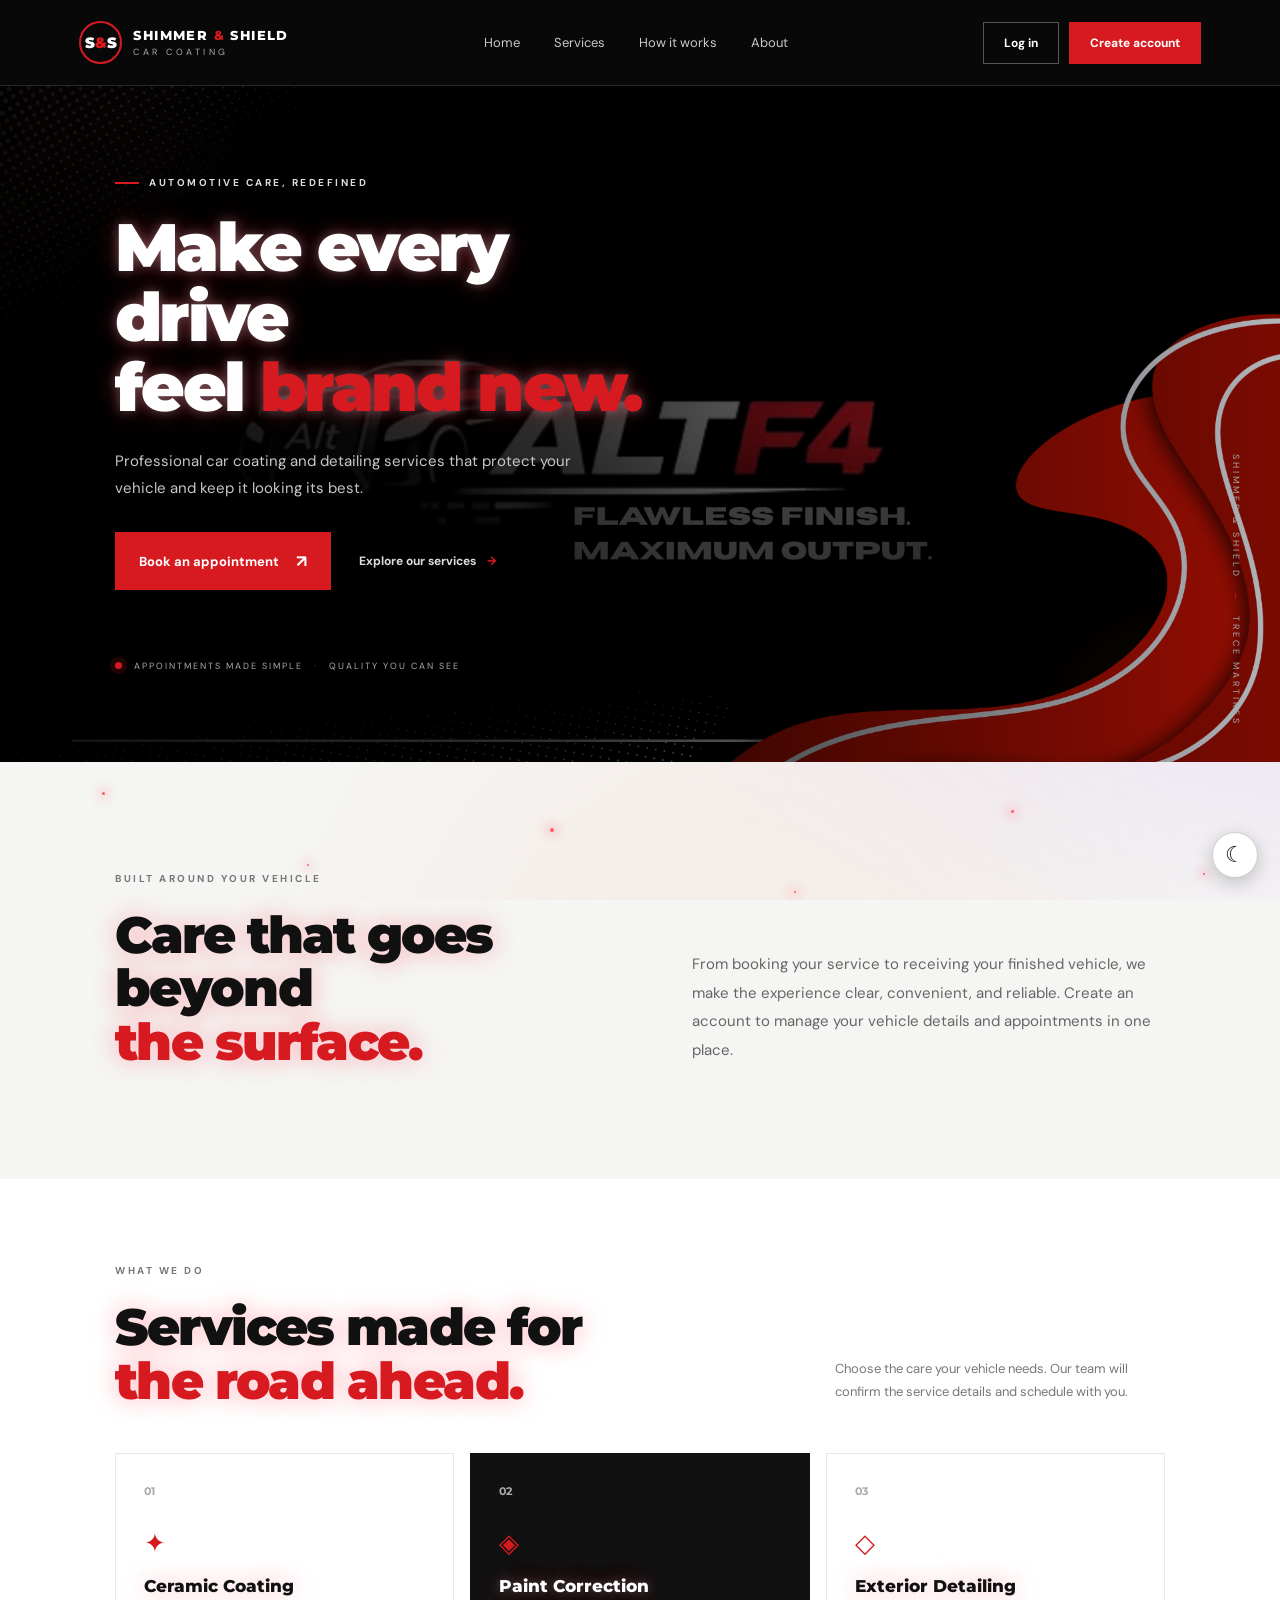
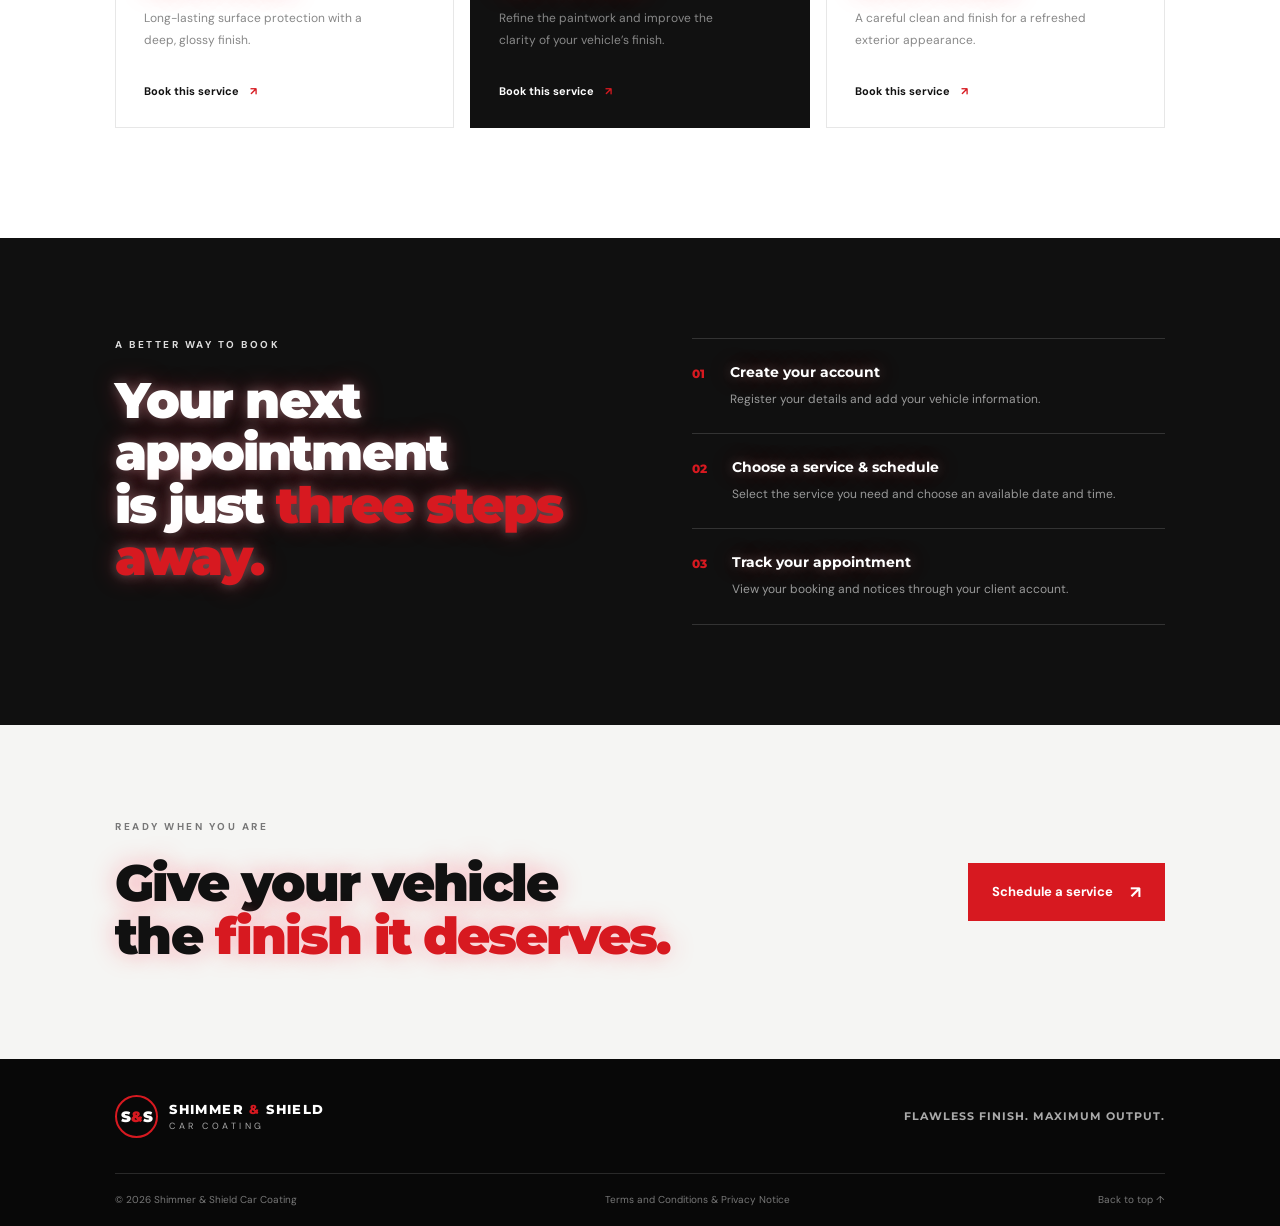
==== frontend/app/index.html @ 732a312b "added files to the right path" ====
<!DOCTYPE html>
<html lang="en">
<head>
    <meta charset="UTF-8">
    <meta name="viewport" content="width=device-width, initial-scale=1.0">
    <meta name="description" content="Shimmer and Shield Car Coating — professional automotive coating and detailing in Trece Martires.">
    <meta name="theme-color" content="#080808">
    <title>Shimmer &amp; Shield | ALT F4</title>
    <script src="js/color-mode.js"></script>
    <link rel="stylesheet" href="css/landing.css">
</head>
<body>
    <div class="ambient-effects" aria-hidden="true">
        <div class="ambient-glow"></div>
        <div class="running-line line-one"></div>
        <div class="running-line line-two"></div>
        <div class="running-line line-three"></div>
        <div class="ambient-particles"><i></i><i></i><i></i><i></i><i></i><i></i></div>
        <div class="galaxy-particles"><span></span><span></span><span></span><span></span><span></span><span></span></div>
    </div>
    <header class="site-header">
        <a class="brand" href="#home" aria-label="Shimmer and Shield home">
            <span class="brand-mark"><span class="brand-mark-letters">S<span>&amp;</span>S</span></span>
            <span class="brand-copy"><strong>SHIMMER <i>&amp;</i> SHIELD</strong><small>CAR COATING</small></span>
        </a>
        <button class="menu-toggle" id="menuToggle" type="button" aria-label="Open navigation" aria-expanded="false" aria-controls="mainNav">☰</button>
        <nav class="main-nav" id="mainNav" aria-label="Main navigation">
            <a href="#home">Home</a>
            <a href="#services">Services</a>
            <a href="#process">How it works</a>
            <a href="#about">About</a>
        </nav>
        <div class="header-actions">
            <a class="btn btn-ghost" href="login.html" data-auth="login">Log in</a>
            <a class="btn btn-red" href="login.html?mode=register" data-auth="register">Create account</a>
        </div>
    </header>

    <main>
        <section class="hero" id="home">
            <div class="hero-shade"></div>
            <div class="hero-content">
                <p class="eyebrow"><span></span> AUTOMOTIVE CARE, REDEFINED</p>
                <h1>Make every drive<br>feel <em>brand new.</em></h1>
                <p class="hero-lead">Professional car coating and detailing services that protect your vehicle and keep it looking its best.</p>
                <div class="hero-actions">
                    <a class="btn btn-red btn-large" href="login.html?mode=register" data-auth="register">Book an appointment <b>↗</b></a>
                    <a class="text-link" href="#services">Explore our services <span>→</span></a>
                </div>
                <div class="hero-note"><span class="pulse"></span> APPOINTMENTS MADE SIMPLE <i>·</i> QUALITY YOU CAN SEE</div>
            </div>
            <div class="hero-side-label">SHIMMER &amp; SHIELD <span>—</span> TRECE MARTIRES</div>
        </section>

        <section class="intro section-wrap" id="about">
            <div>
                <p class="eyebrow dark">BUILT AROUND YOUR VEHICLE</p>
                <h2>Care that goes beyond<br><em>the surface.</em></h2>
            </div>
            <p class="intro-copy">From booking your service to receiving your finished vehicle, we make the experience clear, convenient, and reliable. Create an account to manage your vehicle details and appointments in one place.</p>
        </section>

        <section class="services section-wrap" id="services">
            <div class="section-heading">
                <div><p class="eyebrow dark">WHAT WE DO</p><h2>Services made for<br><em>the road ahead.</em></h2></div>
                <p>Choose the care your vehicle needs. Our team will confirm the service details and schedule with you.</p>
            </div>
            <div class="service-grid">
                <article class="service-card">
                    <div class="service-number">01</div><div class="service-icon" aria-hidden="true">✦</div>
                    <h3>Ceramic Coating</h3>
                    <p>Long-lasting surface protection with a deep, glossy finish.</p>
                    <a href="login.html?mode=register" data-auth="register">Book this service <span>↗</span></a>
                </article>
                <article class="service-card featured">
                    <div class="service-number">02</div><div class="service-icon" aria-hidden="true">◈</div>
                    <h3>Paint Correction</h3>
                    <p>Refine the paintwork and improve the clarity of your vehicle’s finish.</p>
                    <a href="login.html?mode=register" data-auth="register">Book this service <span>↗</span></a>
                </article>
                <article class="service-card">
                    <div class="service-number">03</div><div class="service-icon" aria-hidden="true">◇</div>
                    <h3>Exterior Detailing</h3>
                    <p>A careful clean and finish for a refreshed exterior appearance.</p>
                    <a href="login.html?mode=register" data-auth="register">Book this service <span>↗</span></a>
                </article>
            </div>
        </section>

        <section class="process" id="process">
            <div class="section-wrap process-inner">
                <div><p class="eyebrow">A BETTER WAY TO BOOK</p><h2>Your next appointment<br>is just <em>three steps away.</em></h2></div>
                <div class="steps">
                    <div class="step"><span>01</span><div><h3>Create your account</h3><p>Register your details and add your vehicle information.</p></div></div>
                    <div class="step"><span>02</span><div><h3>Choose a service &amp; schedule</h3><p>Select the service you need and choose an available date and time.</p></div></div>
                    <div class="step"><span>03</span><div><h3>Track your appointment</h3><p>View your booking and notices through your client account.</p></div></div>
                </div>
            </div>
        </section>

        <section class="cta section-wrap">
            <div><p class="eyebrow dark">READY WHEN YOU ARE</p><h2>Give your vehicle<br>the <em>finish it deserves.</em></h2></div>
            <a class="btn btn-red btn-large" href="login.html?mode=register" data-auth="register">Schedule a service <b>↗</b></a>
        </section>
    </main>

    <footer>
        <div class="footer-top">
            <a class="brand footer-brand" href="#home">
                <span class="brand-mark"><span class="brand-mark-letters">S<span>&amp;</span>S</span></span>
                <span class="brand-copy"><strong>SHIMMER <i>&amp;</i> SHIELD</strong><small>CAR COATING</small></span>
            </a>
            <p>Flawless finish. Maximum output.</p>
        </div>
        <div class="footer-bottom">
            <span>© 2026 Shimmer &amp; Shield Car Coating</span>
            <a href="terms.html">Terms and Conditions &amp; Privacy Notice</a>
            <a href="#home">Back to top ↑</a>
        </div>
    </footer>

    <div class="auth-modal" id="authModal" aria-hidden="true">
        <button class="auth-backdrop" type="button" data-auth-close aria-label="Close sign-in dialog"></button>
        <section class="auth-panel" role="dialog" aria-modal="true" aria-labelledby="auth-title">
            <div class="auth-panel-header">
                <h2 id="auth-title">Your account</h2>
                <button class="auth-close" type="button" data-auth-close aria-label="Close">×</button>
            </div>
            <iframe id="authFrame" title="Log in or create your account" loading="lazy"></iframe>
        </section>
    </div>

    <script src="js/landing.js"></script>
</body>
</html>
---- frontend/app/css/landing.css ----
@import url('https://fonts.googleapis.com/css2?family=DM+Sans:wght@400;500;600;700&family=Montserrat:wght@500;600;700;800;900&display=swap');

:root {
    color-scheme: light;
    --red: #d71920;
    --ink: #111;
    --paper: #f5f5f3;
    --muted: #777;
}

* { box-sizing: border-box; }

html { scroll-behavior: smooth; }

body {
    margin: 0;
    background: var(--paper);
    color: var(--ink);
    font-family: 'DM Sans', sans-serif;
}

button, a { -webkit-tap-highlight-color: transparent; }
a { color: inherit; text-decoration: none; }

.site-header {
    position: relative;
    z-index: 10;
    display: flex;
    height: 86px;
    align-items: center;
    justify-content: space-between;
    padding: 0 6.2%;
    border-bottom: 1px solid #292929;
    background: #080808;
    color: #fff;
}

.brand { display: flex; align-items: center; gap: 11px; }
.brand-mark {
    display: flex;
    width: 43px;
    height: 43px;
    align-items: center;
    justify-content: center;
    border: 2px solid var(--red);
    border-radius: 50%;
    color: #fff;
    font: 900 15px Montserrat, sans-serif;
}
.brand-mark-letters { white-space: nowrap; }
.brand-mark-letters > span, .brand-copy i { color: var(--red); }
.brand-copy { display: flex; flex-direction: column; gap: 3px; letter-spacing: 1.4px; }
.brand-copy strong { font: 800 13px Montserrat, sans-serif; }
.brand-copy i { font-style: normal; }
.brand-copy small { color: #aaa; font-size: 9px; letter-spacing: 3.5px; }

.main-nav { display: flex; gap: 34px; color: #c9c9c9; font-size: 13px; }
.main-nav a, .text-link, .footer-bottom a { transition: color .2s ease; }
.main-nav a:hover, .text-link:hover, .footer-bottom a:hover { color: #fff; }
.header-actions { display: flex; gap: 10px; }

.btn {
    display: inline-flex;
    align-items: center;
    justify-content: center;
    border: 1px solid transparent;
    padding: 12px 20px;
    font-size: 12px;
    font-weight: 700;
    transition: background-color .2s ease, border-color .2s ease, transform .2s ease;
}
.btn-red { background: var(--red); color: #fff; }
.btn-red:hover { transform: translateY(-1px); background: #f02a31; }
.btn-ghost { border-color: #555; background: transparent; color: #fff; }
.btn-ghost:hover { border-color: #fff; }
.btn-large { padding: 17px 23px; font-size: 13px; }
.btn b { margin-left: 17px; font-size: 17px; }
.menu-toggle { display: none; border: 0; background: none; color: #fff; font-size: 25px; }

.hero {
    position: relative;
    display: flex;
    min-height: 660px;
    align-items: center;
    overflow: hidden;
    background: #050505 url("../assets/shimmer-shield-design.png") center / cover no-repeat;
    color: #fff;
}
.hero-shade {
    position: absolute;
    inset: 0;
    background: linear-gradient(90deg, rgba(0,0,0,.94) 0%, rgba(0,0,0,.82) 44%, rgba(0,0,0,.25) 100%);
}
.hero-content { position: relative; z-index: 1; max-width: 780px; padding: 90px 9%; }
.eyebrow {
    display: flex;
    align-items: center;
    gap: 10px;
    margin: 0 0 24px;
    color: #ddd;
    font-size: 10px;
    font-weight: 700;
    letter-spacing: 2.5px;
}
.eyebrow > span { width: 24px; height: 2px; background: var(--red); }
.hero h1, .section-heading h2, .intro h2, .process h2, .cta h2 {
    margin: 0;
    font: 900 clamp(42px, 5.2vw, 70px)/1.05 Montserrat, sans-serif;
    letter-spacing: -2.8px;
}
.hero h1 em, .intro h2 em, .section-heading h2 em, .process h2 em, .cta h2 em {
    color: var(--red);
    font-style: normal;
}
.hero-lead { max-width: 460px; margin: 25px 0 30px; color: #c7c7c7; font-size: 15px; line-height: 1.8; }
.hero-actions { display: flex; align-items: center; gap: 28px; }
.text-link { color: #ddd; font-size: 12px; font-weight: 700; }
.text-link span, .service-card a span { margin-left: 8px; color: var(--red); }
.hero-note { margin-top: 70px; color: #aaa; font-size: 9px; letter-spacing: 2px; }
.hero-note i { padding: 0 7px; color: var(--red); }
.pulse {
    display: inline-block;
    width: 7px;
    height: 7px;
    margin-right: 8px;
    border-radius: 50%;
    background: var(--red);
    box-shadow: 0 0 0 5px #d7192028;
}
.hero-side-label {
    position: absolute;
    right: 3%;
    bottom: 36px;
    color: #aaa;
    font-size: 9px;
    letter-spacing: 3px;
    writing-mode: vertical-rl;
}
.hero-side-label span { padding: 8px 0; color: var(--red); }

.section-wrap { padding-right: 9%; padding-left: 9%; }
.intro {
    display: grid;
    grid-template-columns: 1fr 1fr;
    align-items: end;
    gap: 10%;
    padding-top: 110px;
    padding-bottom: 110px;
}
.eyebrow.dark { color: #777; }
.intro h2, .section-heading h2, .cta h2 {
    font-size: clamp(34px, 4vw, 51px);
    letter-spacing: -2px;
}
.intro-copy { max-width: 490px; margin: 0 0 5px; color: #666; font-size: 15px; line-height: 1.9; }

.services { padding-top: 85px; padding-bottom: 110px; background: #fff; }
.section-heading { display: flex; align-items: end; justify-content: space-between; gap: 30px; margin-bottom: 45px; }
.section-heading > p { max-width: 330px; margin: 0 0 5px; color: #777; font-size: 13px; line-height: 1.8; }
.service-grid { display: grid; grid-template-columns: repeat(3, 1fr); gap: 16px; }
.service-card {
    position: relative;
    min-height: 270px;
    padding: 30px 28px 27px;
    border: 1px solid #e7e7e7;
    background: #fff;
    transition: transform .25s ease, box-shadow .25s ease;
}
.service-card:hover { transform: translateY(-5px); box-shadow: 0 16px 35px #0000000d; }
.service-card.featured { border-color: #111; background: #111; color: #fff; }
.service-number { color: #aaa; font: 700 11px Montserrat, sans-serif; }
.service-icon { margin: 28px 0 16px; color: var(--red); font-size: 26px; }
.service-card h3 { margin: 0 0 12px; font: 800 17px Montserrat, sans-serif; }
.service-card p { max-width: 240px; min-height: 43px; color: #888; font-size: 12px; line-height: 1.8; }
.service-card a { display: inline-block; margin-top: 20px; font-size: 11px; font-weight: 700; }

.process { padding: 100px 0; background: #101010; color: #fff; }
.process-inner { display: grid; grid-template-columns: 1fr 1fr; align-items: start; gap: 10%; }
.process h2 { font-size: clamp(34px, 4vw, 50px); letter-spacing: -2px; }
.steps { border-top: 1px solid #333; }
.step { display: flex; gap: 25px; padding: 24px 0; border-bottom: 1px solid #333; }
.step > span { padding-top: 3px; color: var(--red); font: 800 12px Montserrat, sans-serif; }
.step h3 { margin: 0 0 8px; font: 700 14px Montserrat, sans-serif; }
.step p { margin: 0; color: #999; font-size: 12px; line-height: 1.7; }

.cta { display: flex; align-items: center; justify-content: space-between; gap: 30px; padding-top: 95px; padding-bottom: 95px; }
.cta .btn { flex-shrink: 0; }

footer { padding: 36px 9% 20px; background: #080808; color: #fff; }
.footer-top { display: flex; align-items: center; justify-content: space-between; padding-bottom: 35px; }
.footer-top > p { color: #aaa; font: 700 11px Montserrat, sans-serif; letter-spacing: 1px; text-transform: uppercase; }
.footer-bottom {
    display: flex;
    justify-content: space-between;
    gap: 16px;
    border-top: 1px solid #292929;
    padding-top: 19px;
    color: #777;
    font-size: 10px;
}
.footer-bottom a:hover { color: #fff; }

:focus-visible { outline: 2px solid var(--red); outline-offset: 3px; }

.auth-modal {
    position: fixed;
    z-index: 30;
    inset: 0;
    display: none;
    align-items: center;
    justify-content: center;
    padding: 20px;
}
.auth-modal.open { display: flex; }
.auth-backdrop {
    position: absolute;
    inset: 0;
    width: 100%;
    height: 100%;
    border: 0;
    background: rgba(0, 0, 0, .76);
    backdrop-filter: blur(5px);
}
.auth-panel {
    position: relative;
    z-index: 1;
    display: flex;
    width: min(100%, 500px);
    max-height: min(760px, calc(100dvh - 40px));
    flex-direction: column;
    overflow: hidden;
    border: 1px solid #dedbd6;
    border-radius: 6px;
    background: #fff;
    box-shadow: 0 24px 80px rgba(0, 0, 0, .4);
}
.auth-panel-header {
    display: flex;
    align-items: center;
    justify-content: space-between;
    padding: 12px 18px;
    border-bottom: 1px solid #e8e6e2;
}
.auth-panel-header h2 {
    margin: 0;
    font: 700 13px Montserrat, sans-serif;
    letter-spacing: .06em;
    text-transform: uppercase;
}
.auth-close {
    width: 32px;
    height: 32px;
    border: 0;
    background: transparent;
    color: #555;
    cursor: pointer;
    font-size: 25px;
    line-height: 1;
}
.auth-panel iframe {
    display: block;
    width: 100%;
    height: 0;
    min-height: 0;
    flex: 0 1 auto;
    border: 0;
    background: #fff;
}
body.auth-open { overflow: hidden; }

@media (max-width: 900px) {
    .site-header { height: 75px; padding: 0 5%; }
    .main-nav { gap: 17px; }
    .header-actions .btn { padding: 10px 12px; }
    .section-wrap { padding-right: 6%; padding-left: 6%; }
    .hero-content { padding-left: 7%; }
    .intro, .process-inner { gap: 6%; }
}

@media (max-width: 700px) {
    .site-header { height: 70px; }
    .menu-toggle { display: block; order: 3; }
    .main-nav {
        position: absolute;
        top: 70px;
        right: 0;
        left: 0;
        display: none;
        flex-direction: column;
        gap: 20px;
        border-top: 1px solid #333;
        padding: 22px 6%;
        background: #0b0b0b;
    }
    .main-nav.open { display: flex; }
    .header-actions { margin-right: 14px; margin-left: auto; }
    .header-actions .btn { padding: 9px; font-size: 10px; }
    .brand-mark { width: 36px; height: 36px; font-size: 12px; }
    .brand-copy strong { font-size: 10px; }
    .brand-copy small { font-size: 7px; }
    .hero { min-height: 610px; background-position: center; }
    .hero-content { padding: 75px 7%; }
    .hero h1 { font-size: 48px; }
    .hero-lead { font-size: 13px; }
    .hero-actions { align-items: flex-start; flex-direction: column; gap: 20px; }
    .hero-note { margin-top: 48px; font-size: 8px; }
    .hero-side-label { display: none; }
    .intro, .process-inner { grid-template-columns: 1fr; gap: 28px; padding-top: 75px; padding-bottom: 75px; }
    .intro-copy { font-size: 13px; }
    .services { padding-top: 70px; padding-bottom: 75px; }
    .section-heading { display: block; }
    .section-heading > p { margin-top: 20px; }
    .service-grid { grid-template-columns: 1fr; }
    .service-card { min-height: 230px; }
    .process { padding: 70px 0; }
    .cta { align-items: flex-start; flex-direction: column; padding-top: 70px; padding-bottom: 70px; }
    .footer-top { align-items: flex-start; flex-direction: column; gap: 25px; }
    .footer-bottom { flex-wrap: wrap; }
    .auth-modal { padding: 10px; }
    .auth-panel { max-height: calc(100dvh - 20px); }
}

html[data-theme="dark"] {
    color-scheme: dark;
    --ink: #f0efed;
    --paper: #151515;
    --muted: #aaa7a2;
}

html[data-theme="dark"] .intro-copy,
html[data-theme="dark"] .section-heading > p,
html[data-theme="dark"] .eyebrow.dark {
    color: #b6b2ac;
}

html[data-theme="dark"] .services {
    background: #1c1c1c;
}

html[data-theme="dark"] .service-card {
    border-color: #3b3a37;
    background: #242424;
    color: #f0efed;
}

html[data-theme="dark"] .service-card.featured {
    border-color: #4a4844;
    background: #30302e;
}

html[data-theme="dark"] .service-card p {
    color: #aaa7a2;
}

html[data-theme="dark"] .cta {
    background: #151515;
}

html[data-theme="dark"] .auth-panel {
    border-color: #45433f;
    background: #1d1d1d;
    color: #f0efed;
}

html[data-theme="dark"] .auth-panel-header {
    border-color: #383633;
}

html[data-theme="dark"] .auth-close {
    color: #d3d0cb;
}

.color-mode-toggle {
    position: fixed;
    z-index: 20;
    right: 22px;
    bottom: 22px;
    display: grid;
    width: 46px;
    height: 46px;
    place-items: center;
    border: 1px solid #d0cdc7;
    border-radius: 50%;
    background: #fff;
    color: #171717;
    box-shadow: 0 5px 18px rgba(0, 0, 0, .2);
    cursor: pointer;
    font-size: 22px;
    line-height: 1;
    transition: transform .18s ease, background-color .18s ease, color .18s ease;
}

.color-mode-toggle:hover {
    transform: translateY(-2px);
}

html[data-theme="dark"] .color-mode-toggle {
    border-color: #55524d;
    background: #242424;
    color: #f2cf66;
}

@media (prefers-reduced-motion: reduce) {
    html { scroll-behavior: auto; }
    *, *::before, *::after { transition-duration: .01ms !important; }
}

body {
    position: relative;
    isolation: isolate;
}

.ambient-effects {
    position: fixed;
    z-index: 0;
    inset: 0;
    overflow: hidden;
    pointer-events: none;
}

main,
footer {
    position: relative;
    z-index: 1;
}

.ambient-glow {
    position: absolute;
    inset: -25%;
    background:
        radial-gradient(ellipse at 12% 18%, rgba(255, 24, 53, .14), transparent 31%),
        radial-gradient(ellipse at 87% 62%, rgba(136, 35, 255, .09), transparent 32%),
        radial-gradient(ellipse at 55% 100%, rgba(255, 100, 45, .08), transparent 34%);
    animation: fx-ambient-drift 17s ease-in-out infinite alternate;
}

.running-line {
    position: absolute;
    width: 38vw;
    height: 1px;
    opacity: 0;
    background: linear-gradient(90deg, transparent, rgba(255, 61, 82, .72), transparent);
    box-shadow: 0 0 14px rgba(255, 38, 61, .55);
    transform: rotate(-28deg);
    animation: fx-line-run 10s linear infinite;
}

.line-one { top: 26%; left: -42%; }
.line-two { top: 58%; left: -42%; animation-delay: 3.4s; }
.line-three { top: 82%; left: -42%; animation-delay: 6.8s; }

.ambient-particles,
.galaxy-particles {
    position: absolute;
    inset: 0;
}

.ambient-particles i,
.galaxy-particles span {
    position: absolute;
    display: block;
    border-radius: 50%;
    background: #ff596b;
    box-shadow: 0 0 12px 2px rgba(255, 38, 61, .45);
    animation: fx-particle-rise 13s linear infinite;
}

.ambient-particles i:nth-child(1) { left: 8%; top: 88%; width: 3px; height: 3px; }
.ambient-particles i:nth-child(2) { left: 24%; top: 96%; width: 2px; height: 2px; animation-delay: 2s; }
.ambient-particles i:nth-child(3) { left: 43%; top: 92%; width: 4px; height: 4px; animation-delay: 5s; }
.ambient-particles i:nth-child(4) { left: 62%; top: 99%; width: 2px; height: 2px; animation-delay: 7s; }
.ambient-particles i:nth-child(5) { left: 79%; top: 90%; width: 3px; height: 3px; animation-delay: 3s; }
.ambient-particles i:nth-child(6) { left: 94%; top: 97%; width: 2px; height: 2px; animation-delay: 9s; }

.galaxy-particles span {
    animation-name: fx-particle-twinkle;
    animation-duration: 4s;
    animation-direction: alternate;
}

.galaxy-particles span:nth-child(1) { left: 12%; top: 22%; width: 2px; height: 2px; }
.galaxy-particles span:nth-child(2) { left: 35%; top: 68%; width: 3px; height: 3px; animation-delay: 1.2s; }
.galaxy-particles span:nth-child(3) { left: 57%; top: 18%; width: 2px; height: 2px; animation-delay: 2s; }
.galaxy-particles span:nth-child(4) { left: 72%; top: 42%; width: 3px; height: 3px; animation-delay: .6s; }
.galaxy-particles span:nth-child(5) { left: 88%; top: 76%; width: 2px; height: 2px; animation-delay: 1.8s; }
.galaxy-particles span:nth-child(6) { left: 4%; top: 57%; width: 2px; height: 2px; animation-delay: 2.5s; }

.hero h1,
.intro h2,
.section-heading h2,
.process h2,
.cta h2,
.service-card h3,
.step h3 {
    text-shadow: 0 0 12px rgba(255, 255, 255, .28), 0 0 24px rgba(255, 38, 61, .34);
}

.hero-content h1 {
    animation: fx-fade-in 1.2s ease-out both;
}

.hero-content .eyebrow,
.hero-content .hero-lead,
.hero-content .hero-note {
    animation: fx-slide-in 1.4s ease-out .15s both;
}

.hero-actions {
    animation: fx-bounce-in 1.6s ease-out .25s both;
}

.hero-actions .btn-red {
    animation: fx-cta-pulse 2.4s ease-in-out 1.8s infinite;
}

.btn {
    transition: background-color .2s ease, border-color .2s ease, transform .3s ease, box-shadow .3s ease;
}

.btn:hover {
    transform: translateY(-2px) scale(1.025);
}

.btn-red:hover {
    box-shadow: 0 0 18px rgba(255, 38, 61, .55);
}

.service-card {
    position: relative;
    overflow: hidden;
    transition: transform .3s ease, box-shadow .3s ease, border-color .3s ease;
}

.service-card::after {
    position: absolute;
    top: -50%;
    left: -80%;
    width: 45%;
    height: 200%;
    content: "";
    pointer-events: none;
    background: linear-gradient(90deg, transparent, rgba(255, 255, 255, .18), transparent);
    transform: rotate(22deg);
    transition: left .65s ease;
}

.service-card:hover {
    transform: translateY(-5px);
    box-shadow: 0 12px 32px rgba(255, 38, 61, .14);
}

.service-card:hover::after { left: 140%; }

.auth-panel {
    animation: fx-modal-glow 3s ease-in-out infinite alternate;
}

@keyframes fx-ambient-drift {
    from { transform: translate3d(-2%, -1%, 0) scale(1); }
    to { transform: translate3d(2%, 1%, 0) scale(1.05); }
}

@keyframes fx-line-run {
    0% { opacity: 0; transform: translateX(0) rotate(-28deg); }
    12%, 78% { opacity: .7; }
    100% { opacity: 0; transform: translateX(170vw) rotate(-28deg); }
}

@keyframes fx-particle-rise {
    from { opacity: 0; transform: translateY(0) scale(.7); }
    15%, 80% { opacity: .65; }
    to { opacity: 0; transform: translateY(-105vh) scale(1.2); }
}

@keyframes fx-particle-twinkle {
    from { opacity: .18; transform: scale(.7); }
    to { opacity: .8; transform: scale(1.25); }
}

@keyframes fx-fade-in {
    from { opacity: 0; transform: translateY(-18px); }
    to { opacity: 1; transform: translateY(0); }
}

@keyframes fx-slide-in {
    from { opacity: 0; transform: translateX(-28px); }
    to { opacity: 1; transform: translateX(0); }
}

@keyframes fx-bounce-in {
    0% { opacity: 0; transform: scale(.94); }
    65% { opacity: 1; transform: scale(1.035); }
    100% { opacity: 1; transform: scale(1); }
}

@keyframes fx-cta-pulse {
    0%, 100% { box-shadow: 0 0 8px rgba(255, 38, 61, .28); }
    50% { box-shadow: 0 0 20px rgba(255, 38, 61, .65); }
}

@keyframes fx-modal-glow {
    from { box-shadow: 0 0 22px rgba(255, 38, 61, .12); }
    to { box-shadow: 0 0 28px rgba(255, 38, 61, .34); }
}

@media (prefers-reduced-motion: reduce) {
    .ambient-glow,
    .running-line,
    .ambient-particles i,
    .galaxy-particles span,
    .hero-content h1,
    .hero-content .eyebrow,
    .hero-content .hero-lead,
    .hero-content .hero-note,
    .hero-actions,
    .hero-actions .btn-red,
    .auth-panel {
        animation: none !important;
    }

    .hero-content h1,
    .hero-content .eyebrow,
    .hero-content .hero-lead,
    .hero-content .hero-note,
    .hero-actions {
        opacity: 1;
        transform: none;
    }

    .service-card::after { display: none; }
}
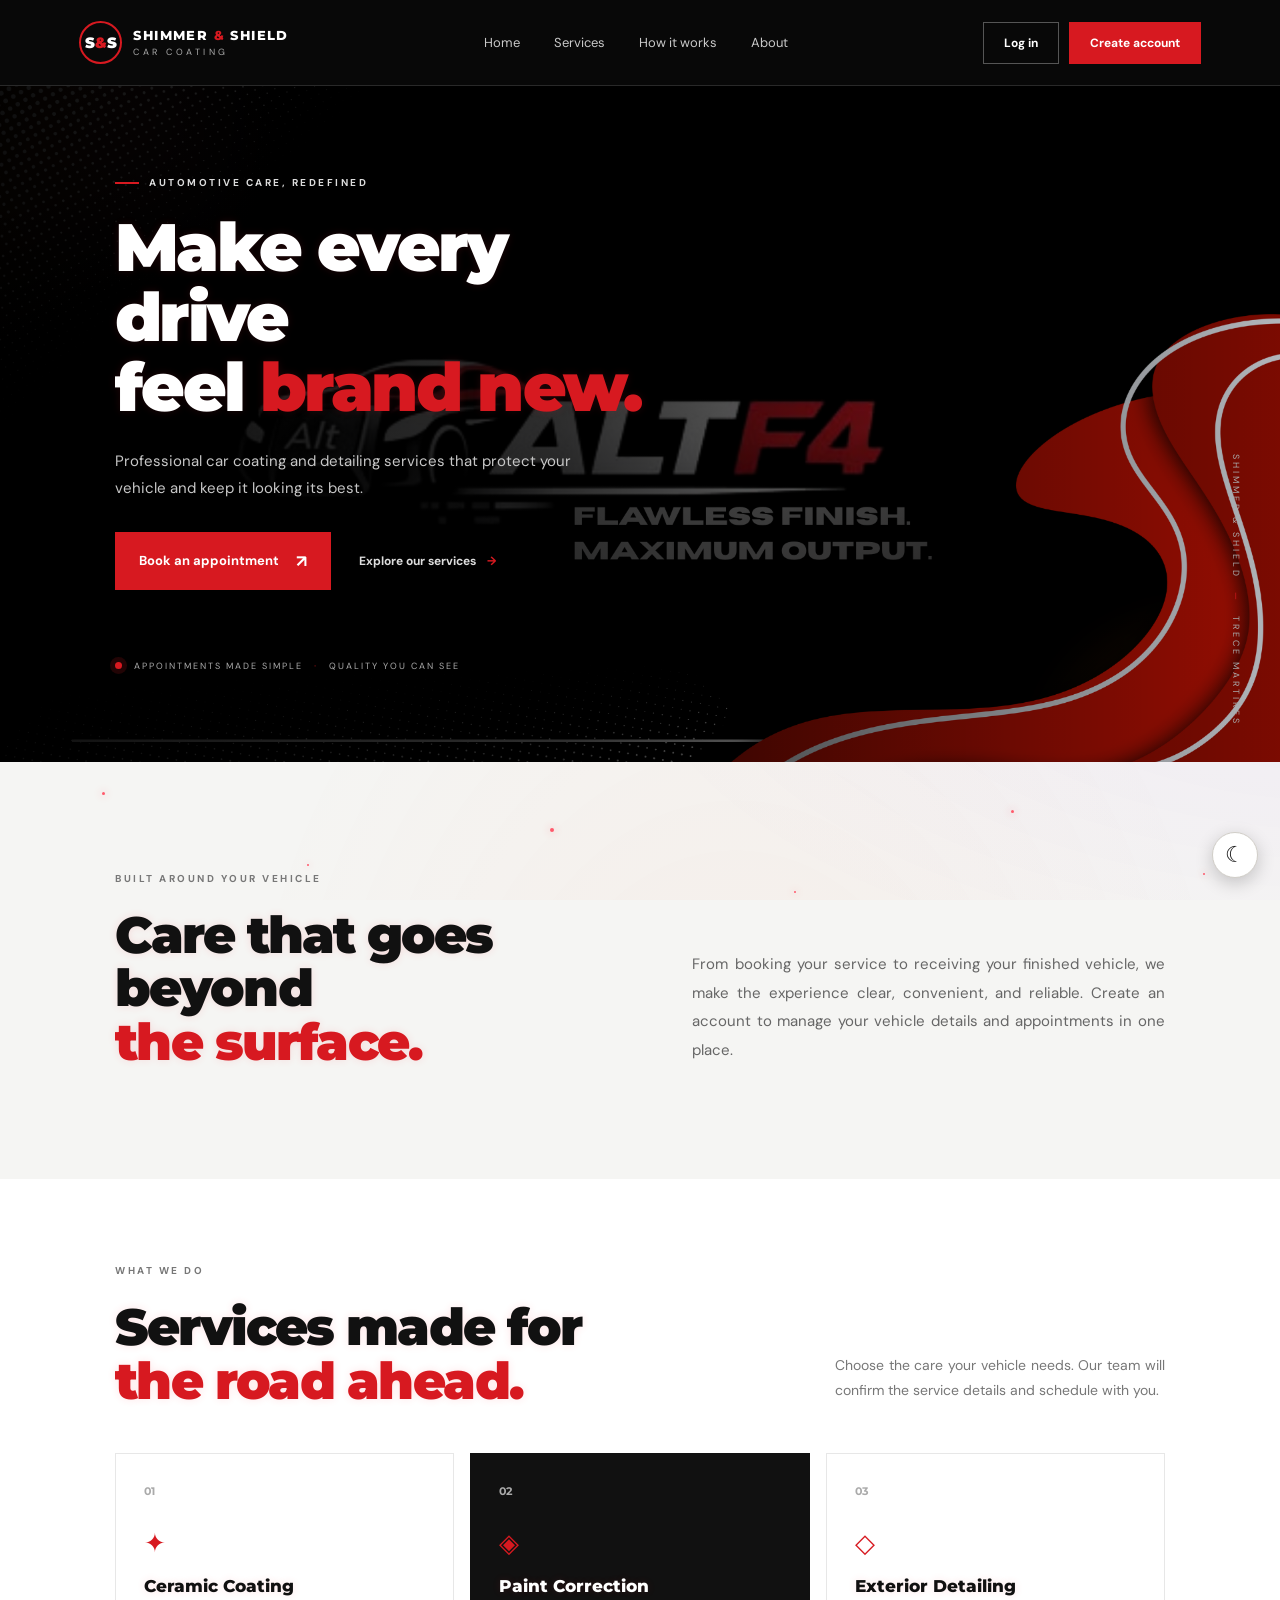
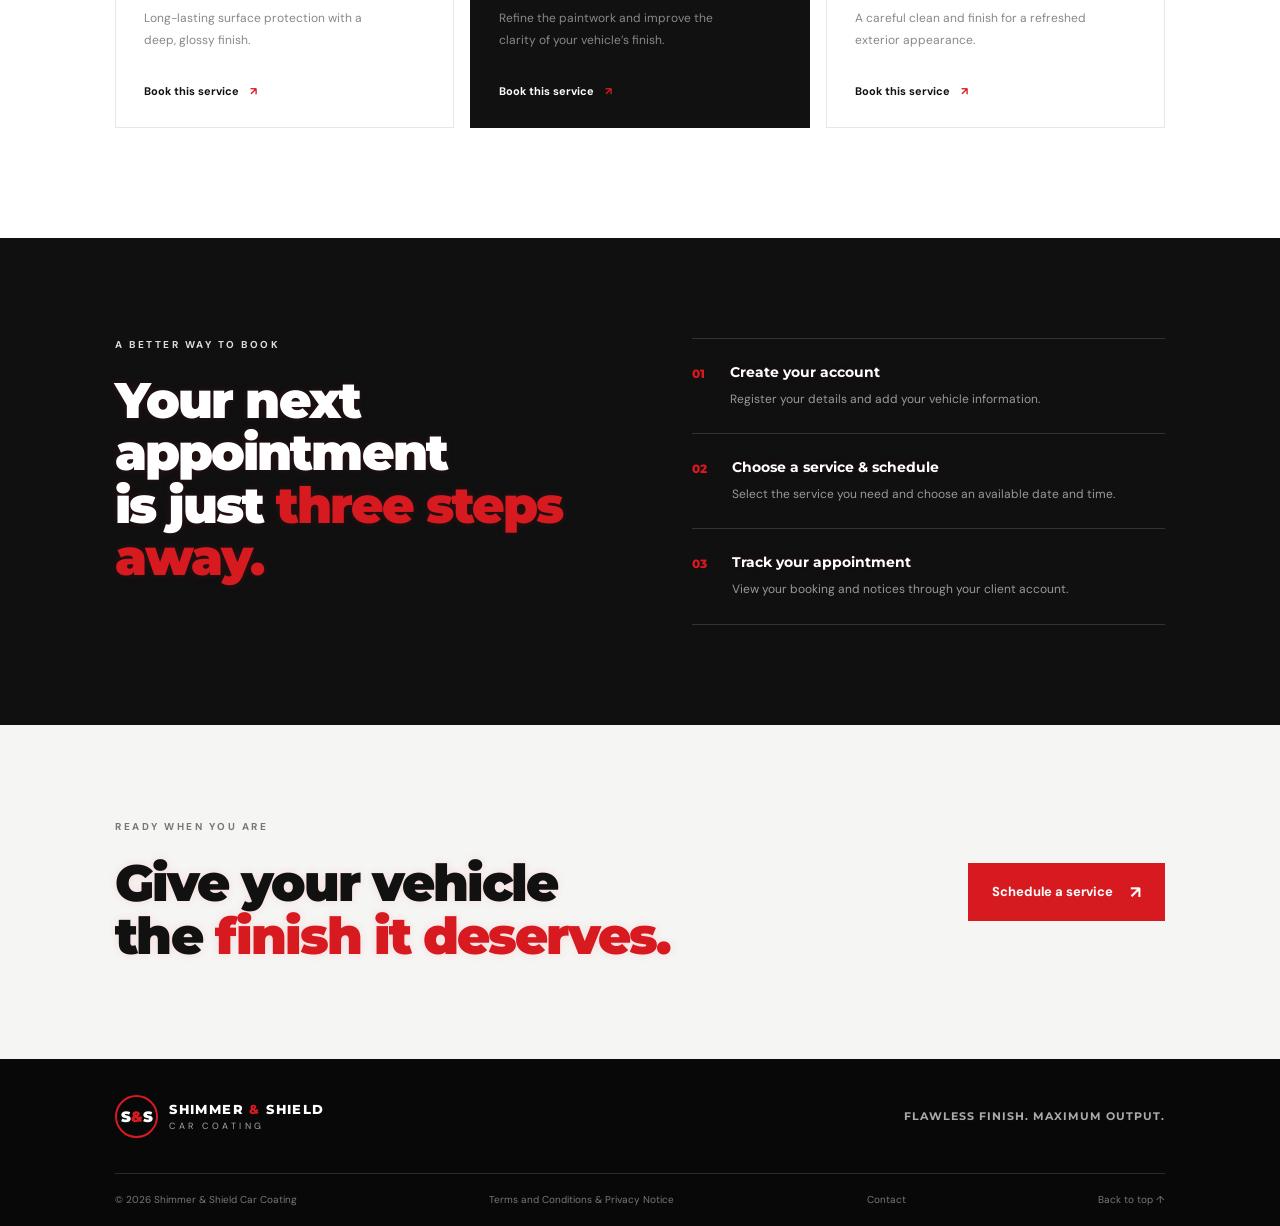
==== commit 33068a66: "Improve booking flow and app UI Co-authored-by: Copilot <223556219+Copilot@users.noreply.github.com>" ====
--- a/frontend/app/index.html
+++ b/frontend/app/index.html
@@ -115,6 +115,7 @@
         <div class="footer-bottom">
             <span>© 2026 Shimmer &amp; Shield Car Coating</span>
             <a href="terms.html">Terms and Conditions &amp; Privacy Notice</a>
+            <a href="contact.html">Contact</a>
             <a href="#home">Back to top ↑</a>
         </div>
     </footer>
--- a/frontend/app/css/landing.css
+++ b/frontend/app/css/landing.css
@@ -152,11 +152,11 @@
     font-size: clamp(34px, 4vw, 51px);
     letter-spacing: -2px;
 }
-.intro-copy { max-width: 490px; margin: 0 0 5px; color: #666; font-size: 15px; line-height: 1.9; }
+.intro-copy { max-width: 490px; margin: 0 0 5px; color: #666; font-size: 15px; line-height: 1.9; text-align: justify; text-justify: inter-word; }
 
 .services { padding-top: 85px; padding-bottom: 110px; background: #fff; }
 .section-heading { display: flex; align-items: end; justify-content: space-between; gap: 30px; margin-bottom: 45px; }
-.section-heading > p { max-width: 330px; margin: 0 0 5px; color: #777; font-size: 13px; line-height: 1.8; }
+.section-heading > p { max-width: 330px; margin: 0 0 5px; color: #777; font-size: 14px; line-height: 1.8; text-align: justify; text-justify: inter-word; }
 .service-grid { display: grid; grid-template-columns: repeat(3, 1fr); gap: 16px; }
 .service-card {
     position: relative;
@@ -307,6 +307,8 @@
     .hero-side-label { display: none; }
     .intro, .process-inner { grid-template-columns: 1fr; gap: 28px; padding-top: 75px; padding-bottom: 75px; }
     .intro-copy { font-size: 13px; }
+    .intro-copy,
+    .section-heading > p { text-align: left; }
     .services { padding-top: 70px; padding-bottom: 75px; }
     .section-heading { display: block; }
     .section-heading > p { margin-top: 20px; }
@@ -428,10 +430,10 @@
     position: absolute;
     inset: -25%;
     background:
-        radial-gradient(ellipse at 12% 18%, rgba(255, 24, 53, .14), transparent 31%),
-        radial-gradient(ellipse at 87% 62%, rgba(136, 35, 255, .09), transparent 32%),
-        radial-gradient(ellipse at 55% 100%, rgba(255, 100, 45, .08), transparent 34%);
-    animation: fx-ambient-drift 17s ease-in-out infinite alternate;
+        radial-gradient(ellipse at 12% 18%, rgba(255, 24, 53, .09), transparent 31%),
+        radial-gradient(ellipse at 87% 62%, rgba(136, 35, 255, .05), transparent 32%),
+        radial-gradient(ellipse at 55% 100%, rgba(255, 100, 45, .05), transparent 34%);
+    animation: fx-ambient-drift 24s ease-in-out infinite alternate;
 }
 
 .running-line {
@@ -439,8 +441,8 @@
     width: 38vw;
     height: 1px;
     opacity: 0;
-    background: linear-gradient(90deg, transparent, rgba(255, 61, 82, .72), transparent);
-    box-shadow: 0 0 14px rgba(255, 38, 61, .55);
+    background: linear-gradient(90deg, transparent, rgba(255, 61, 82, .35), transparent);
+    box-shadow: 0 0 10px rgba(255, 38, 61, .25);
     transform: rotate(-28deg);
     animation: fx-line-run 10s linear infinite;
 }
@@ -461,7 +463,7 @@
     display: block;
     border-radius: 50%;
     background: #ff596b;
-    box-shadow: 0 0 12px 2px rgba(255, 38, 61, .45);
+    box-shadow: 0 0 8px 1px rgba(255, 38, 61, .2);
     animation: fx-particle-rise 13s linear infinite;
 }
 
@@ -492,25 +494,21 @@
 .cta h2,
 .service-card h3,
 .step h3 {
-    text-shadow: 0 0 12px rgba(255, 255, 255, .28), 0 0 24px rgba(255, 38, 61, .34);
+    text-shadow: 0 0 8px rgba(255, 38, 61, .12);
 }
 
 .hero-content h1 {
-    animation: fx-fade-in 1.2s ease-out both;
+    animation: fx-fade-in .55s ease-out both;
 }
 
 .hero-content .eyebrow,
 .hero-content .hero-lead,
 .hero-content .hero-note {
-    animation: fx-slide-in 1.4s ease-out .15s both;
+    animation: fx-slide-in .65s ease-out .08s both;
 }
 
 .hero-actions {
-    animation: fx-bounce-in 1.6s ease-out .25s both;
-}
-
-.hero-actions .btn-red {
-    animation: fx-cta-pulse 2.4s ease-in-out 1.8s infinite;
+    animation: fx-fade-in .7s ease-out .12s both;
 }
 
 .btn {
@@ -518,11 +516,11 @@
 }
 
 .btn:hover {
-    transform: translateY(-2px) scale(1.025);
+    transform: translateY(-1px) scale(1.01);
 }
 
 .btn-red:hover {
-    box-shadow: 0 0 18px rgba(255, 38, 61, .55);
+    box-shadow: 0 0 12px rgba(255, 38, 61, .28);
 }
 
 .service-card {
@@ -545,14 +543,14 @@
 }
 
 .service-card:hover {
-    transform: translateY(-5px);
-    box-shadow: 0 12px 32px rgba(255, 38, 61, .14);
+    transform: translateY(-2px);
+    box-shadow: 0 8px 22px rgba(255, 38, 61, .1);
 }
 
 .service-card:hover::after { left: 140%; }
 
 .auth-panel {
-    animation: fx-modal-glow 3s ease-in-out infinite alternate;
+    animation: fx-fade-in .25s ease-out both;
 }
 
 @keyframes fx-ambient-drift {
@@ -587,23 +585,16 @@
     to { opacity: 1; transform: translateX(0); }
 }
 
-@keyframes fx-bounce-in {
-    0% { opacity: 0; transform: scale(.94); }
-    65% { opacity: 1; transform: scale(1.035); }
-    100% { opacity: 1; transform: scale(1); }
-}
-
-@keyframes fx-cta-pulse {
-    0%, 100% { box-shadow: 0 0 8px rgba(255, 38, 61, .28); }
-    50% { box-shadow: 0 0 20px rgba(255, 38, 61, .65); }
-}
-
-@keyframes fx-modal-glow {
-    from { box-shadow: 0 0 22px rgba(255, 38, 61, .12); }
-    to { box-shadow: 0 0 28px rgba(255, 38, 61, .34); }
-}
-
 @media (prefers-reduced-motion: reduce) {
+    *,
+    *::before,
+    *::after {
+        animation-duration: .01ms !important;
+        animation-iteration-count: 1 !important;
+        transition-duration: .01ms !important;
+        scroll-behavior: auto !important;
+    }
+
     .ambient-glow,
     .running-line,
     .ambient-particles i,
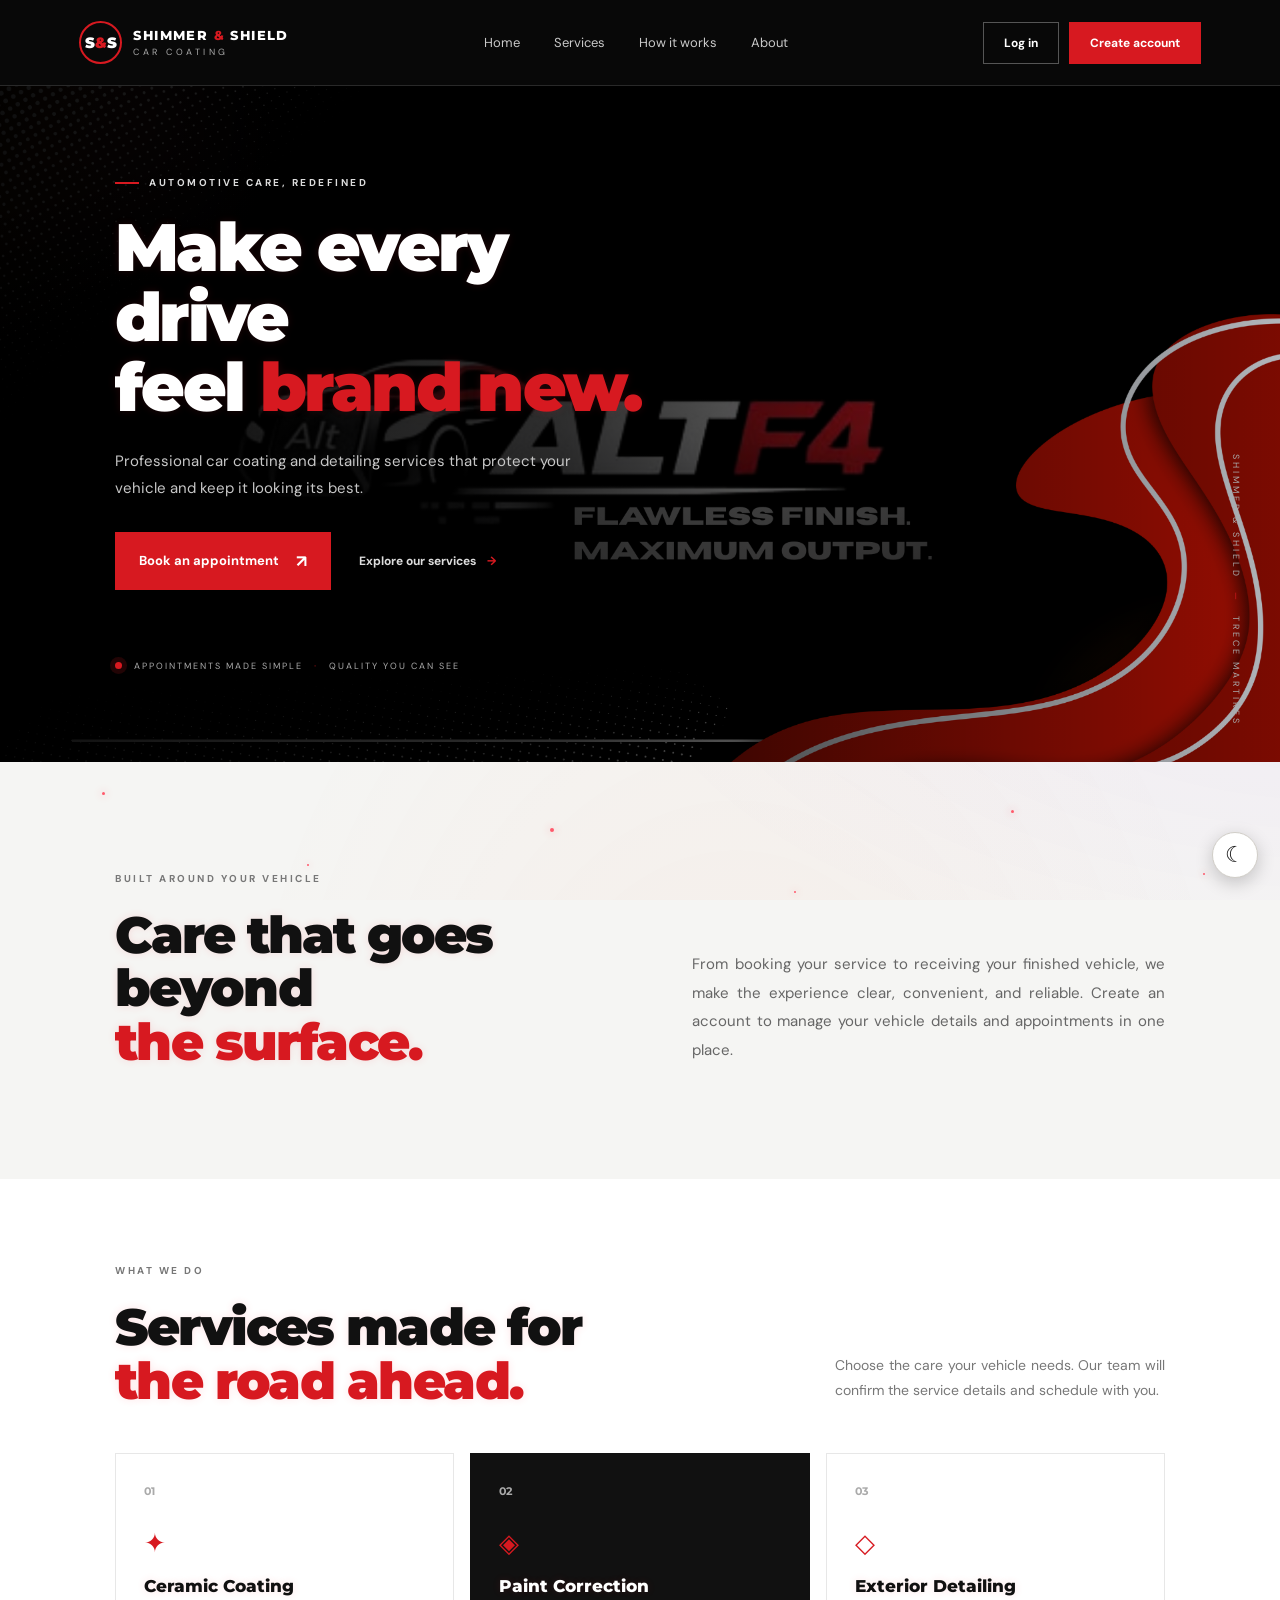
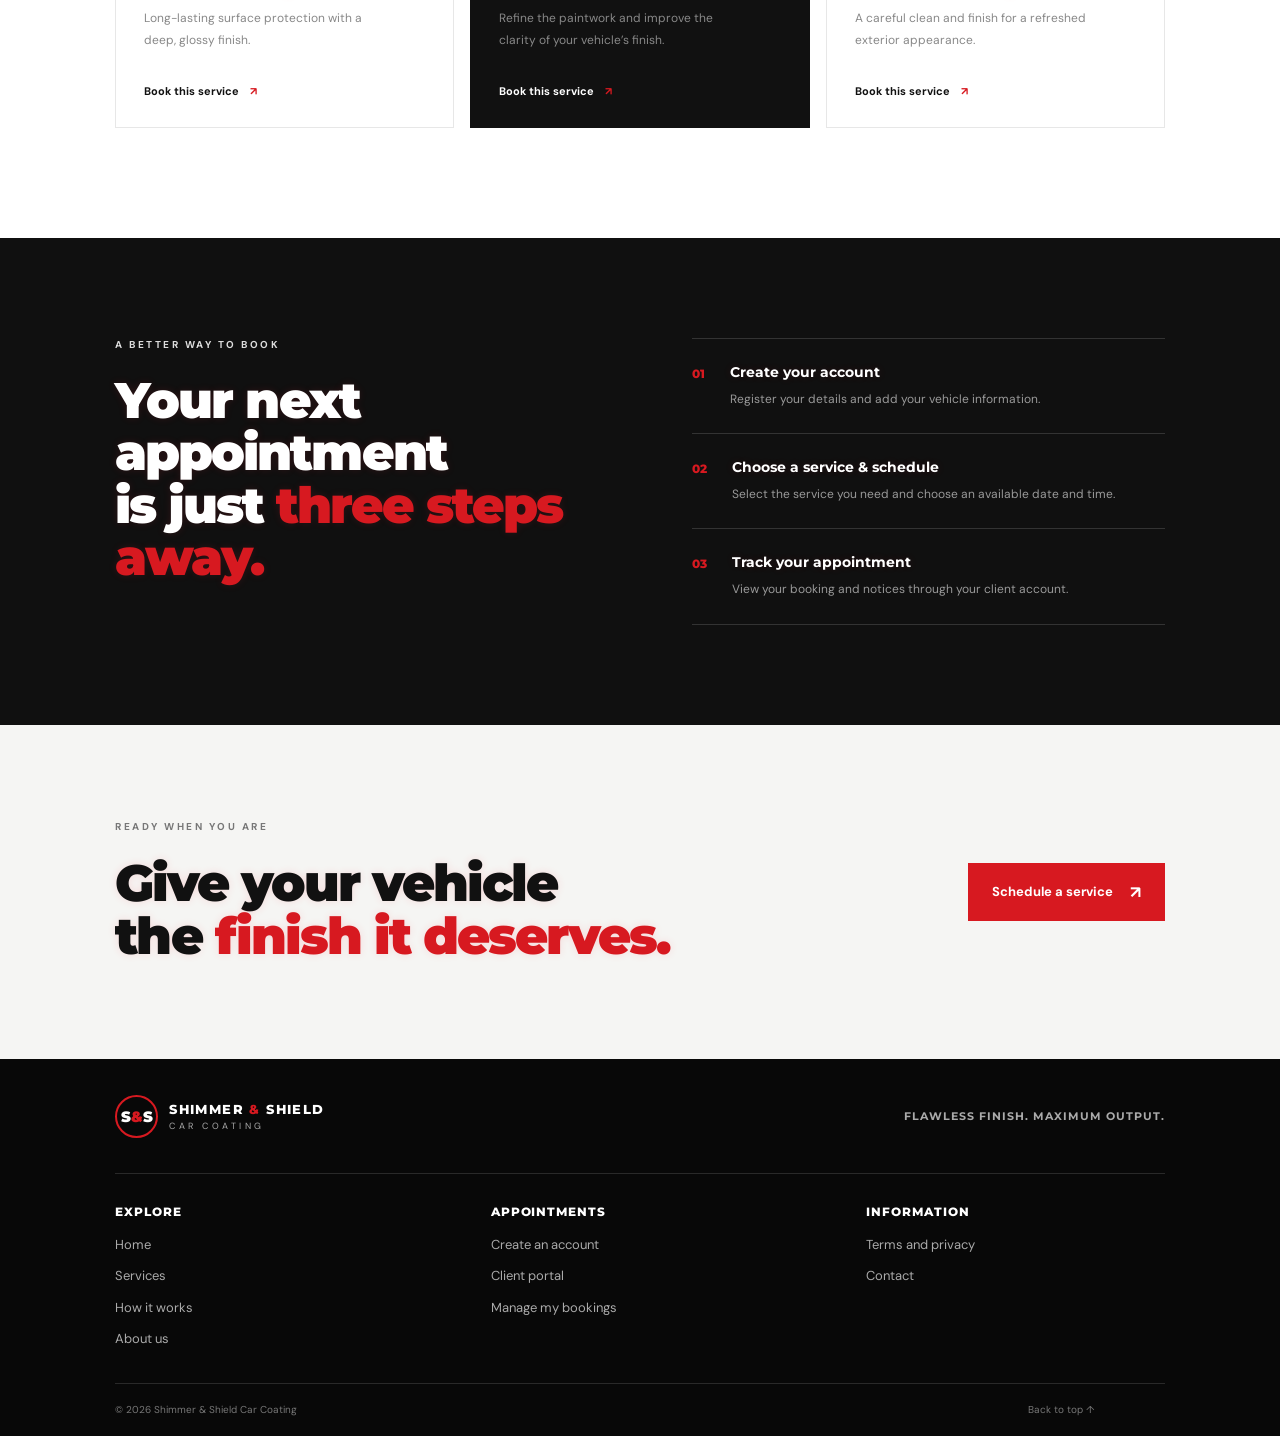
==== commit b55b762d: "Add structured landing page footer Co-authored-by: Copilot <223556219+Copilot@users.noreply.github.c" ====
--- a/frontend/app/index.html
+++ b/frontend/app/index.html
@@ -112,10 +112,28 @@
             </a>
             <p>Flawless finish. Maximum output.</p>
         </div>
+        <nav class="footer-links" aria-label="Footer navigation">
+            <section class="footer-group" aria-labelledby="footer-explore">
+                <h2 id="footer-explore">Explore</h2>
+                <a href="#home">Home</a>
+                <a href="#services">Services</a>
+                <a href="#process">How it works</a>
+                <a href="#about">About us</a>
+            </section>
+            <section class="footer-group" aria-labelledby="footer-booking">
+                <h2 id="footer-booking">Appointments</h2>
+                <a href="login.html?mode=register" data-auth="register">Create an account</a>
+                <a href="login.html" data-auth="login">Client portal</a>
+                <a href="history.html">Manage my bookings</a>
+            </section>
+            <section class="footer-group" aria-labelledby="footer-information">
+                <h2 id="footer-information">Information</h2>
+                <a href="terms.html">Terms and privacy</a>
+                <a href="contact.html">Contact</a>
+            </section>
+        </nav>
         <div class="footer-bottom">
             <span>© 2026 Shimmer &amp; Shield Car Coating</span>
-            <a href="terms.html">Terms and Conditions &amp; Privacy Notice</a>
-            <a href="contact.html">Contact</a>
             <a href="#home">Back to top ↑</a>
         </div>
     </footer>
--- a/frontend/app/css/landing.css
+++ b/frontend/app/css/landing.css
@@ -55,8 +55,8 @@
 .brand-copy small { color: #aaa; font-size: 9px; letter-spacing: 3.5px; }
 
 .main-nav { display: flex; gap: 34px; color: #c9c9c9; font-size: 13px; }
-.main-nav a, .text-link, .footer-bottom a { transition: color .2s ease; }
-.main-nav a:hover, .text-link:hover, .footer-bottom a:hover { color: #fff; }
+.main-nav a, .text-link, .footer-links a, .footer-bottom a { transition: color .2s ease, transform .2s ease; }
+.main-nav a:hover, .text-link:hover, .footer-links a:hover, .footer-bottom a:hover { color: #fff; }
 .header-actions { display: flex; gap: 10px; }
 
 .btn {
@@ -189,12 +189,29 @@
 footer { padding: 36px 9% 20px; background: #080808; color: #fff; }
 .footer-top { display: flex; align-items: center; justify-content: space-between; padding-bottom: 35px; }
 .footer-top > p { color: #aaa; font: 700 11px Montserrat, sans-serif; letter-spacing: 1px; text-transform: uppercase; }
+.footer-links {
+    display: grid;
+    grid-template-columns: repeat(3, minmax(0, 1fr));
+    gap: clamp(24px, 6vw, 84px);
+    border-top: 1px solid #292929;
+    padding: 30px 0 34px;
+}
+.footer-group { display: flex; flex-direction: column; align-items: flex-start; gap: 12px; }
+.footer-group h2 {
+    margin: 0 0 4px;
+    color: #fff;
+    font: 800 12px Montserrat, sans-serif;
+    letter-spacing: .08em;
+    text-transform: uppercase;
+}
+.footer-group a { color: #aaa; font-size: 13px; line-height: 1.5; }
+.footer-group a:hover { transform: translateX(2px); }
 .footer-bottom {
     display: flex;
     justify-content: space-between;
     gap: 16px;
     border-top: 1px solid #292929;
-    padding-top: 19px;
+    padding: 19px 70px 0 0;
     color: #777;
     font-size: 10px;
 }
@@ -317,9 +334,15 @@
     .process { padding: 70px 0; }
     .cta { align-items: flex-start; flex-direction: column; padding-top: 70px; padding-bottom: 70px; }
     .footer-top { align-items: flex-start; flex-direction: column; gap: 25px; }
-    .footer-bottom { flex-wrap: wrap; }
+    .footer-links { grid-template-columns: repeat(2, minmax(0, 1fr)); gap: 28px; }
+    .footer-bottom { flex-direction: column; align-items: flex-start; }
     .auth-modal { padding: 10px; }
     .auth-panel { max-height: calc(100dvh - 20px); }
+}
+
+@media (max-width: 480px) {
+    .footer-links { grid-template-columns: 1fr; gap: 24px; }
+    .footer-group { gap: 9px; }
 }
 
 html[data-theme="dark"] {
